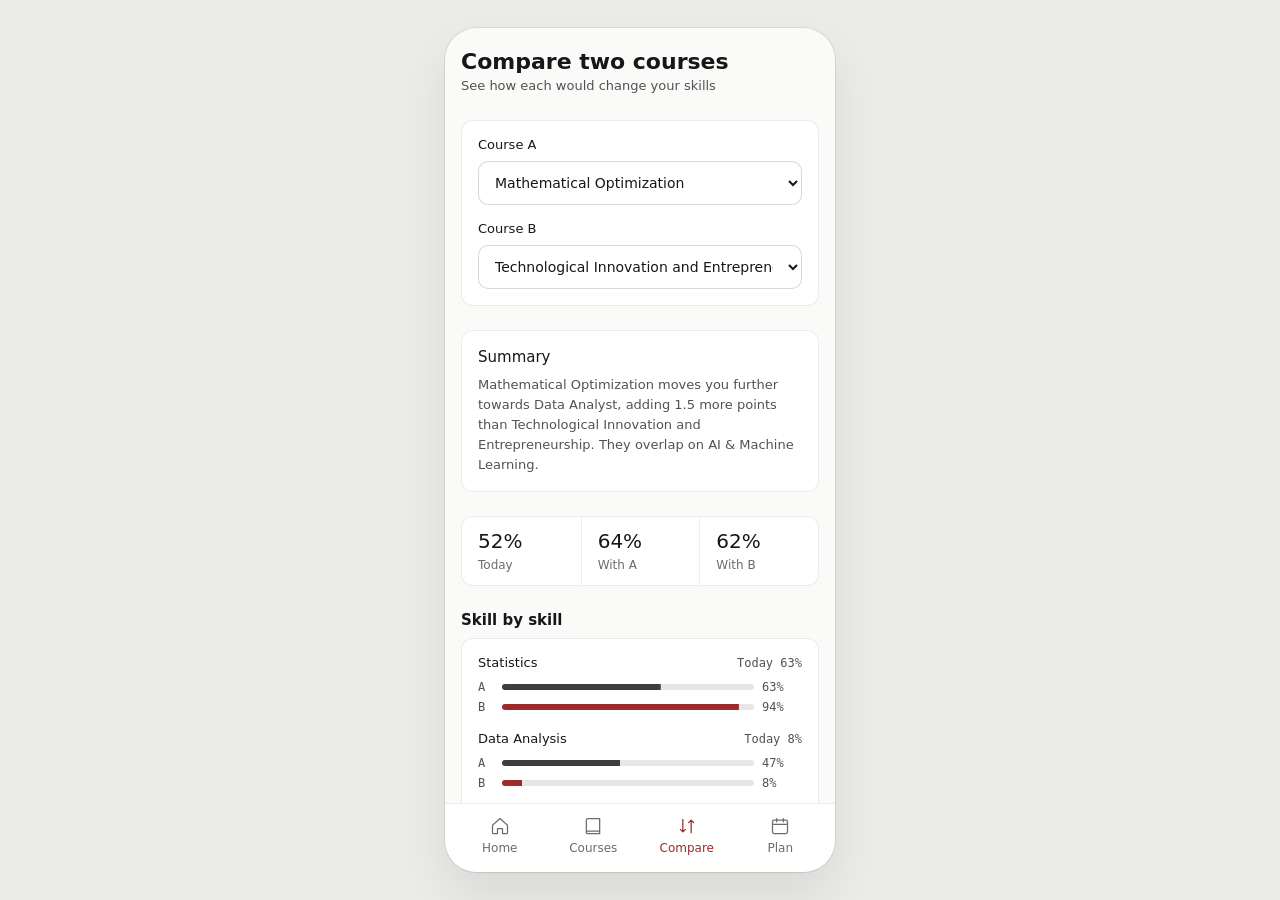
==== Interactive Mockup/compare.html @ 397ce278 "Add CareerBridge interactive mockup (Stage 1) HTML + CSS mockup with plain JavaScript that keeps the" ====
<!doctype html>
<html lang="en">
<head>
  <meta charset="utf-8">
  <meta name="viewport" content="width=device-width, initial-scale=1">
  <title>Compare courses · CareerBridge</title>
  <link rel="stylesheet" href="styles.css">
  <script src="data.js" defer></script>
  <script src="app.js" defer></script>
</head>
<body data-page="compare">
  <div class="phone">
    <header class="top">
      <div>
        <h1>Compare two courses</h1>
        <p>See how each would change your skills</p>
      </div>
    </header>
    <main class="screen">
      <div class="content">
        <div class="card stack">
          <label class="field">Course A
            <select id="pick-a"></select>
          </label>
          <label class="field">Course B
            <select id="pick-b"></select>
          </label>
        </div>
        <div class="content-flow" id="comparison"></div>
      </div>
    </main>
    <nav class="tabs" aria-label="Main">
      <a class="tab tab-home" href="home.html">Home</a>
      <a class="tab tab-courses" href="recommendations.html">Courses</a>
      <a class="tab tab-compare" href="compare.html" aria-current="page">Compare</a>
      <a class="tab tab-plan" href="plan.html">Plan</a>
    </nav>
  </div>
</body>
</html>
---- Interactive Mockup/styles.css ----
/* CareerBridge mockup: one stylesheet shared by every screen. Behaviour lives in app.js. */

:root {
  /* Neutral ramp, a touch warm like the paper of a printed course guide */
  --backdrop: #ebebe8;
  --canvas: #fafaf9;
  --surface: #ffffff;
  --raised: #f2f2f0;
  --track: #e6e6e3;
  --line: rgb(23 23 23 / 0.08);
  --line-strong: rgb(23 23 23 / 0.16);
  --text: #171717;
  --text-2: #525252;
  --text-3: #6b6b6b;
  --ink-bar: #3d3d3d;

  /* One accent, the registrar red: the primary action, the selection and what a plan adds */
  --accent: #9e2a2b;
  --accent-hover: #85201f;
  --accent-soft: #f7eded;

  --good: #1f7a4a;
  --warn: #9a6200;
  --bad: #b42318;

  --mono: ui-monospace, 'Cascadia Mono', 'Cascadia Code', Consolas, 'SF Mono', monospace;
  --ease: cubic-bezier(0.22, 1, 0.36, 1);

  /* Line icons (lucide paths, 1.5 stroke), drawn with mask so they take the text color */
  --icon-back: url("data:image/svg+xml,%3Csvg xmlns='http://www.w3.org/2000/svg' viewBox='0 0 24 24' fill='none' stroke='%23000' stroke-width='1.5' stroke-linecap='round' stroke-linejoin='round'%3E%3Cpath d='m15 18-6-6 6-6'/%3E%3C/svg%3E");
  --icon-forward: url("data:image/svg+xml,%3Csvg xmlns='http://www.w3.org/2000/svg' viewBox='0 0 24 24' fill='none' stroke='%23000' stroke-width='1.5' stroke-linecap='round' stroke-linejoin='round'%3E%3Cpath d='m9 18 6-6-6-6'/%3E%3C/svg%3E");
  --icon-x: url("data:image/svg+xml,%3Csvg xmlns='http://www.w3.org/2000/svg' viewBox='0 0 24 24' fill='none' stroke='%23000' stroke-width='1.5' stroke-linecap='round' stroke-linejoin='round'%3E%3Cpath d='M18 6 6 18M6 6l12 12'/%3E%3C/svg%3E");
  --icon-check: url("data:image/svg+xml,%3Csvg xmlns='http://www.w3.org/2000/svg' viewBox='0 0 24 24' fill='none' stroke='%23000' stroke-width='1.5' stroke-linecap='round' stroke-linejoin='round'%3E%3Cpath d='M20 6 9 17l-5-5'/%3E%3C/svg%3E");
}

* {
  box-sizing: border-box;
}

[hidden] {
  display: none !important;
}

html,
body {
  height: 100%;
  margin: 0;
}

body {
  display: flex;
  align-items: center;
  justify-content: center;
  background: var(--backdrop);
  color: var(--text);
  font: 14px/20px 'Segoe UI', system-ui, -apple-system, Roboto, sans-serif;
  -webkit-font-smoothing: antialiased;
}

h1,
h2,
h3,
p,
ul,
ol {
  margin: 0;
  padding: 0;
}

ul,
ol {
  list-style: none;
}

a {
  color: inherit;
  text-decoration: none;
}

a:focus-visible,
button:focus-visible,
input:focus-visible + label,
input:focus-visible,
select:focus-visible,
summary:focus-visible {
  outline: 2px solid var(--accent);
  outline-offset: 2px;
}

/* Phone frame and page layout */

.phone {
  display: flex;
  flex-direction: column;
  width: 390px;
  height: min(844px, calc(100dvh - 32px));
  overflow: hidden;
  border-radius: 32px;
  background: var(--canvas);
  box-shadow:
    0 0 0 1px var(--line),
    0 1px 2px rgb(0 0 0 / 0.04),
    0 24px 48px rgb(0 0 0 / 0.08);
}

@media (max-width: 480px) {
  .phone {
    width: 100%;
    height: 100dvh;
    border-radius: 0;
    box-shadow: none;
  }
}

.screen {
  flex: 1;
  min-height: 0;
  overflow-y: auto;
  scrollbar-width: none;
}

.stack {
  display: grid;
  gap: 8px;
}

.content {
  display: grid;
  gap: 24px;
  padding: 16px 16px 24px;
}

/* A container filled by app.js that keeps the same spacing as .content */
.content-flow {
  display: grid;
  gap: 24px;
}

/* Page headers */

.top {
  display: flex;
  flex: none;
  align-items: center;
  gap: 8px;
  padding: 20px 16px 8px;
}

.top h1 {
  font-size: 22px;
  line-height: 28px;
  font-weight: 600;
}

.top p {
  color: var(--text-2);
  font-size: 13px;
}

/* The student's profile on Home: the one header set on the accent, so it reads as its own section.
   Each row opens its own edit page; setup screens are never reached from here. */
.profile {
  display: grid;
  flex: none;
  gap: 4px;
  padding: 16px 16px 12px;
  background: var(--accent);
  color: #fff;
}

.profile p {
  color: rgb(255 255 255 / 0.8);
  font-size: 13px;
}

.profile-top {
  display: flex;
  align-items: center;
  justify-content: space-between;
}

.profile-row {
  display: flex;
  align-items: center;
  gap: 12px;
  margin: 0 -8px;
  padding: 8px;
  border-radius: 10px;
  transition: background-color 150ms var(--ease);
}

/* Only rows that open something get the arrow and the hover */
a.profile-row::after {
  content: '';
  flex: none;
  width: 16px;
  height: 16px;
  background: rgb(255 255 255 / 0.7);
  mask: var(--icon-forward) center / contain no-repeat;
}

a.profile-row:hover {
  background: rgb(255 255 255 / 0.1);
}

.profile-main {
  flex: 1;
  min-width: 0;
}

.profile h1 {
  font-size: 18px;
  line-height: 24px;
  font-weight: 600;
}

.profile-goal {
  padding-top: 4px;
  border-top: 1px solid rgb(255 255 255 / 0.16);
}

.profile-goal .profile-main {
  color: rgb(255 255 255 / 0.8);
  font-size: 13px;
}

.profile-goal strong {
  font-size: 15px;
  font-weight: 500;
  text-align: right;
}

.avatar {
  display: flex;
  flex: none;
  align-items: center;
  justify-content: center;
  width: 44px;
  height: 44px;
  border-radius: 50%;
  background: #fff;
  color: var(--accent);
  font-size: 16px;
  font-weight: 600;
}

.profile .text-link {
  color: #fff;
}

.profile .text-link:hover {
  background: rgb(255 255 255 / 0.14);
  color: #fff;
}

.profile :focus-visible {
  outline-color: #fff;
}

/* A line of facts that wraps between parts, never inside one */
.meta-parts span {
  white-space: nowrap;
}

.meta-parts span:not(:last-child)::after {
  content: ' ·';
}

.back {
  display: flex;
  flex: none;
  align-items: center;
  justify-content: center;
  width: 36px;
  height: 36px;
  margin-left: -8px;
  border-radius: 8px;
  color: var(--text);
  transition: background-color 150ms var(--ease);
}

.back::before {
  content: '';
  width: 20px;
  height: 20px;
  background: currentColor;
  mask: var(--icon-back) center / contain no-repeat;
}

.back:hover {
  background: var(--raised);
}

.text-link {
  margin-right: -8px;
  padding: 4px 8px;
  border-radius: 6px;
  color: var(--text-2);
  font-size: 13px;
  font-weight: 500;
  transition: color 150ms var(--ease), background-color 150ms var(--ease);
}

.text-link:hover {
  background: var(--raised);
  color: var(--text);
}

.brand {
  display: flex;
  align-items: center;
  gap: 8px;
  font-size: 16px;
  line-height: 24px;
  font-weight: 600;
}

.brand svg {
  width: 24px;
  height: 24px;
  color: var(--accent);
}

/* Career fit: the one large figure on Home and Plan */

.fit {
  display: grid;
  gap: 4px;
}

.card-title {
  color: var(--text-2);
  font-size: 13px;
  line-height: 20px;
  font-weight: 500;
}

.fit-figure {
  display: flex;
  flex-wrap: wrap;
  align-items: baseline;
  gap: 4px 12px;
}

.fit-figure > :first-child {
  font-size: 32px;
  line-height: 40px;
  font-weight: 500;
  font-variant-numeric: tabular-nums;
}

.gain {
  color: var(--accent);
  font-size: 14px;
  font-weight: 500;
  font-variant-numeric: tabular-nums;
}

.gain::before {
  content: '→ ';
}

.fit .small {
  margin-top: 4px;
}

/* Progress bar: --now is the solid part, --next what the plan or course adds behind it */

.bar {
  --now: 0%;
  --next: 0%;
  height: 6px;
  border-radius: 3px;
  background:
    linear-gradient(var(--ink-bar), var(--ink-bar)) 0 0 / var(--now) 100% no-repeat,
    linear-gradient(var(--accent), var(--accent)) 0 0 / var(--next) 100% no-repeat,
    var(--track);
}

.bar.b {
  background:
    linear-gradient(var(--accent), var(--accent)) 0 0 / var(--now) 100% no-repeat,
    var(--track);
}

.skill-name {
  display: flex;
  justify-content: space-between;
  gap: 8px;
  margin-bottom: 8px;
  font-size: 13px;
  line-height: 16px;
}

.skill-name span {
  color: var(--text-2);
  font-family: var(--mono);
  font-size: 12px;
  font-variant-numeric: tabular-nums;
}

.skills {
  display: grid;
  gap: 16px;
}

.legend {
  display: flex;
  gap: 16px;
  color: var(--text-3);
  font-size: 12px;
  line-height: 16px;
}

.key::before {
  content: '';
  display: inline-block;
  width: 8px;
  height: 8px;
  margin-right: 8px;
  border-radius: 2px;
  background: var(--ink-bar);
}

.key.next::before {
  background: var(--accent);
}

.compare-bar {
  display: grid;
  grid-template-columns: 16px 1fr 40px;
  align-items: center;
  gap: 8px;
  margin-top: 4px;
  color: var(--text-2);
  font-family: var(--mono);
  font-size: 12px;
  line-height: 16px;
  font-variant-numeric: tabular-nums;
}

/* Cards, lists and small labels */

.card {
  display: block;
  padding: 16px;
  border: 1px solid var(--line);
  border-radius: 12px;
  background: var(--surface);
  transition: border-color 150ms var(--ease);
}

.card.stack {
  display: grid;
  gap: 16px;
}

a.card:hover {
  border-color: var(--line-strong);
}

.card h3 {
  font-size: 15px;
  line-height: 20px;
  font-weight: 500;
}

.muted {
  color: var(--text-2);
  font-size: 13px;
}

.small {
  color: var(--text-3);
  font-size: 12px;
  line-height: 16px;
}

.section-head {
  display: flex;
  align-items: baseline;
  justify-content: space-between;
  margin-bottom: 8px;
}

.section-head h2 {
  font-size: 15px;
  line-height: 20px;
  font-weight: 600;
}

.section-head a {
  color: var(--accent);
  font-size: 13px;
  font-weight: 500;
}

.section-head a:hover {
  color: var(--accent-hover);
}

/* Three figures in one card, split by hairlines */

.stats {
  display: grid;
  grid-template-columns: repeat(3, 1fr);
  padding: 0;
}

.stat {
  padding: 12px 16px;
}

.stat + .stat {
  border-left: 1px solid var(--line);
}

.stat strong {
  display: block;
  font-size: 20px;
  line-height: 24px;
  font-weight: 500;
  font-variant-numeric: tabular-nums;
}

.stat span {
  display: block;
  margin-top: 4px;
  color: var(--text-3);
  font-size: 12px;
  line-height: 16px;
}

.rec-top {
  display: flex;
  align-items: flex-start;
  justify-content: space-between;
  gap: 12px;
}

/* The course-guide line: code, ECTS and semester in mono, wherever a course appears */
.meta {
  margin-top: 4px;
  color: var(--text-3);
  font-family: var(--mono);
  font-size: 12px;
  line-height: 16px;
  font-variant-numeric: tabular-nums;
}

.match {
  flex: none;
  font-size: 16px;
  line-height: 20px;
  font-weight: 500;
  font-variant-numeric: tabular-nums;
  text-align: right;
}

.match small {
  display: block;
  color: var(--text-3);
  font-size: 12px;
  line-height: 16px;
  font-weight: 400;
}

.rec-why {
  margin-top: 8px;
  color: var(--text-2);
  font-size: 13px;
}

/* Status: a coloured dot and a word, never a filled pill */

.statuses {
  display: flex;
  flex-wrap: wrap;
  gap: 4px 16px;
}

.card .statuses {
  margin-top: 8px;
}

.status {
  display: inline-flex;
  flex: none;
  align-items: center;
  gap: 8px;
  color: var(--text-2);
  font-size: 12px;
  line-height: 16px;
  font-weight: 500;
}

.status::before {
  content: '';
  width: 6px;
  height: 6px;
  border-radius: 50%;
  background: var(--text-3);
}

.status.good {
  color: var(--good);
}

.status.good::before {
  background: var(--good);
}

.status.warn {
  color: var(--warn);
}

.status.warn::before {
  background: var(--warn);
}

.status.bad {
  color: var(--bad);
}

.status.bad::before {
  background: var(--bad);
}

.note {
  padding: 12px;
  border-radius: 8px;
  background: var(--raised);
  color: var(--text-2);
  font-size: 13px;
}

.toast {
  display: flex;
  align-items: center;
  gap: 8px;
  padding: 12px;
  border: 1px solid var(--line);
  border-radius: 8px;
  background: var(--surface);
  font-size: 13px;
  font-weight: 500;
}

.toast::before {
  content: '';
  flex: none;
  width: 16px;
  height: 16px;
  background: var(--good);
  mask: var(--icon-check) center / contain no-repeat;
}

.toast a {
  margin-left: auto;
  color: var(--accent);
}

.rows > * {
  display: flex;
  align-items: center;
  justify-content: space-between;
  gap: 12px;
  padding: 12px 0;
}

.rows > * + * {
  border-top: 1px solid var(--line);
}

.card.rows {
  padding: 4px 16px;
}

.rows strong {
  display: block;
  font-size: 14px;
  line-height: 20px;
  font-weight: 500;
}

.rows .meta {
  display: block;
}

.card .rows {
  margin-top: 4px;
}

details summary {
  color: var(--accent);
  font-size: 13px;
  font-weight: 500;
  cursor: pointer;
}

details ol {
  display: grid;
  gap: 4px;
  margin-top: 12px;
  padding-left: 20px;
  list-style: decimal;
  color: var(--text-2);
  font-size: 13px;
}

details .small {
  margin-top: 12px;
}

.remove {
  display: flex;
  flex: none;
  align-items: center;
  justify-content: center;
  width: 32px;
  height: 32px;
  margin-right: -8px;
  border: 0;
  border-radius: 8px;
  background: none;
  color: var(--text-3);
  cursor: pointer;
  transition: color 150ms var(--ease), background-color 150ms var(--ease);
}

.remove::before {
  content: '';
  width: 16px;
  height: 16px;
  background: currentColor;
  mask: var(--icon-x) center / contain no-repeat;
  pointer-events: none;
}

.remove:hover {
  background: var(--raised);
  color: var(--bad);
}

.field .range {
  width: 100%;
  min-height: 0;
  padding: 0;
  border: 0;
  background: none;
  accent-color: var(--accent);
}

.forecast {
  font-size: 32px;
  line-height: 40px;
  font-weight: 500;
  font-variant-numeric: tabular-nums;
}

.forecast .small {
  font-size: 13px;
  font-weight: 400;
}

.verdict {
  display: grid;
  gap: 4px;
  color: var(--text-2);
  font-size: 13px;
}

/* Buttons */

.btn {
  display: flex;
  flex: 1;
  align-items: center;
  justify-content: center;
  min-height: 44px;
  padding: 0 16px;
  border: 1px solid transparent;
  border-radius: 10px;
  background: var(--accent);
  color: #fff;
  font: inherit;
  font-size: 15px;
  font-weight: 500;
  text-align: center;
  cursor: pointer;
  transition: background-color 150ms var(--ease), border-color 150ms var(--ease), transform 120ms var(--ease);
}

.btn:hover {
  background: var(--accent-hover);
}

.btn:active {
  transform: scale(0.98);
}

.btn:disabled {
  cursor: not-allowed;
}

.btn.ghost {
  border-color: var(--line-strong);
  background: var(--surface);
  color: var(--text);
}

.btn.ghost:hover {
  background: var(--raised);
}

.btn.locked,
.btn.locked:hover {
  border-color: transparent;
  background: var(--raised);
  color: var(--text-3);
  transform: none;
}

.footer {
  display: flex;
  flex: none;
  align-items: center;
  gap: 8px;
  padding: 12px 16px 16px;
  border-top: 1px solid var(--line);
  background: var(--surface);
}

/* Native inputs, restyled. Hidden visually but still clickable and keyboard reachable. */

.sr {
  position: absolute;
  width: 1px;
  height: 1px;
  opacity: 0;
}

.chips {
  display: flex;
  flex-wrap: wrap;
  gap: 8px;
}

.chip {
  padding: 8px 16px;
  border: 1px solid var(--line-strong);
  border-radius: 8px;
  background: var(--surface);
  color: var(--text-2);
  font-size: 13px;
  font-weight: 500;
  cursor: pointer;
  transition: border-color 150ms var(--ease), background-color 150ms var(--ease), color 150ms var(--ease);
}

.chip:hover {
  color: var(--text);
}

.sr:checked + .chip {
  border-color: var(--accent);
  background: var(--accent-soft);
  color: var(--accent);
}

/* A choice card with its own radio mark on the right */
.choice {
  position: relative;
  display: block;
  padding: 12px 48px 12px 16px;
  border: 1px solid var(--line-strong);
  border-radius: 10px;
  background: var(--surface);
  cursor: pointer;
  transition: border-color 150ms var(--ease), box-shadow 150ms var(--ease);
}

.choice::after {
  content: '';
  position: absolute;
  top: 50%;
  right: 16px;
  width: 16px;
  height: 16px;
  margin-top: -8px;
  border: 1px solid var(--line-strong);
  border-radius: 50%;
  background: var(--surface);
}

.choice strong {
  display: block;
  font-size: 14px;
  font-weight: 500;
}

.choice .muted {
  display: block;
  margin-top: 4px;
}

.sr:disabled + .choice {
  opacity: 0.55;
  cursor: not-allowed;
}

.sr:checked + .choice {
  border-color: var(--accent);
  box-shadow: inset 0 0 0 1px var(--accent);
}

.sr:checked + .choice::after {
  border-color: var(--accent);
  background: var(--accent);
  box-shadow: inset 0 0 0 3px var(--surface);
}

.field {
  display: grid;
  gap: 8px;
  font-size: 13px;
  line-height: 16px;
  font-weight: 500;
}

.field input,
.field select {
  width: 100%;
  min-height: 44px;
  padding: 0 12px;
  border: 1px solid var(--line-strong);
  border-radius: 10px;
  background: var(--surface);
  color: var(--text);
  font: inherit;
  font-size: 14px;
  font-weight: 400;
}

.label {
  margin-bottom: 8px;
  font-size: 13px;
  line-height: 16px;
  font-weight: 500;
}

.card h3 + .check {
  margin-top: 4px;
}

.check {
  display: flex;
  align-items: center;
  gap: 12px;
  min-height: 44px;
  font-size: 14px;
  cursor: pointer;
}

.check + .check {
  border-top: 1px solid var(--line);
}

.check input {
  flex: none;
  width: 16px;
  height: 16px;
  margin: 0;
  accent-color: var(--accent);
}

/* The selected-course count on the setup screen is a CSS counter, not a stored number. */

.counter-scope {
  counter-reset: picked;
}

.check input:checked {
  counter-increment: picked;
}

.picked::before {
  content: counter(picked) ' courses selected';
}

.picked {
  flex: none;
  color: var(--text-3);
  font-family: var(--mono);
  font-size: 12px;
}

/* Onboarding progress */

.progress {
  --now: 33%;
  height: 4px;
  border-radius: 2px;
  background:
    linear-gradient(var(--accent), var(--accent)) 0 0 / var(--now) 100% no-repeat,
    var(--track);
}

/* Welcome screen */

.intro {
  padding: 24px 20px 0;
}

.intro h1 {
  margin-top: 40px;
  font-size: 28px;
  line-height: 34px;
  font-weight: 500;
}

.lede {
  margin-top: 12px;
  color: var(--text-2);
  font-size: 15px;
  line-height: 22px;
}

/* A sample result on the welcome screen, so the page shows what the app produces */
.preview {
  display: grid;
  gap: 16px;
  margin-top: 24px;
}

.how {
  display: grid;
  gap: 16px;
  padding: 24px 20px;
}

.how li {
  display: grid;
  grid-template-columns: 24px 1fr;
  gap: 12px;
}

.how b {
  display: flex;
  align-items: center;
  justify-content: center;
  width: 24px;
  height: 24px;
  border: 1px solid var(--line-strong);
  border-radius: 6px;
  color: var(--text-2);
  font-family: var(--mono);
  font-size: 12px;
  font-weight: 400;
}

.how strong {
  display: block;
  font-weight: 500;
}

.how .muted {
  display: block;
}

.center {
  text-align: center;
}

/* Bottom tabs */

.tabs {
  display: grid;
  flex: none;
  grid-template-columns: repeat(4, 1fr);
  padding: 8px 8px 12px;
  border-top: 1px solid var(--line);
  background: var(--surface);
}

.tab {
  display: grid;
  justify-items: center;
  gap: 4px;
  padding: 4px 0;
  border-radius: 8px;
  color: var(--text-3);
  font-size: 12px;
  line-height: 16px;
  font-weight: 500;
  transition: color 150ms var(--ease);
}

.tab::before {
  content: '';
  width: 20px;
  height: 20px;
  background: currentColor;
  mask: var(--icon) center / contain no-repeat;
}

.tab:hover {
  color: var(--text);
}

.tab[aria-current='page'] {
  color: var(--accent);
}

.tab-home {
  --icon: url("data:image/svg+xml,%3Csvg xmlns='http://www.w3.org/2000/svg' viewBox='0 0 24 24' fill='none' stroke='%23000' stroke-width='1.5' stroke-linecap='round' stroke-linejoin='round'%3E%3Cpath d='M3 11l9-8 9 8v9a1 1 0 0 1-1 1h-5v-6H9v6H4a1 1 0 0 1-1-1z'/%3E%3C/svg%3E");
}

.tab-courses {
  --icon: url("data:image/svg+xml,%3Csvg xmlns='http://www.w3.org/2000/svg' viewBox='0 0 24 24' fill='none' stroke='%23000' stroke-width='1.5' stroke-linecap='round' stroke-linejoin='round'%3E%3Cpath d='M4 5a2 2 0 0 1 2-2h14v15H6a2 2 0 0 0-2 2zM4 20a2 2 0 0 0 2 1h14v-3'/%3E%3C/svg%3E");
}

.tab-compare {
  --icon: url("data:image/svg+xml,%3Csvg xmlns='http://www.w3.org/2000/svg' viewBox='0 0 24 24' fill='none' stroke='%23000' stroke-width='1.5' stroke-linecap='round' stroke-linejoin='round'%3E%3Cpath d='M7 4v15m0 0l-3-3m3 3l3-3M17 20V5m0 0l-3 3m3-3l3 3'/%3E%3C/svg%3E");
}

.tab-plan {
  --icon: url("data:image/svg+xml,%3Csvg xmlns='http://www.w3.org/2000/svg' viewBox='0 0 24 24' fill='none' stroke='%23000' stroke-width='1.5' stroke-linecap='round' stroke-linejoin='round'%3E%3Cpath d='M5 5h14a2 2 0 0 1 2 2v12a2 2 0 0 1-2 2H5a2 2 0 0 1-2-2V7a2 2 0 0 1 2-2zM3 10h18M8 3v4M16 3v4'/%3E%3C/svg%3E");
}

/* Recommendation filter chips need no script: the checked radio hides the other section. */

body:has(#f-now:checked) .later,
body:has(#f-later:checked) .now {
  display: none;
}
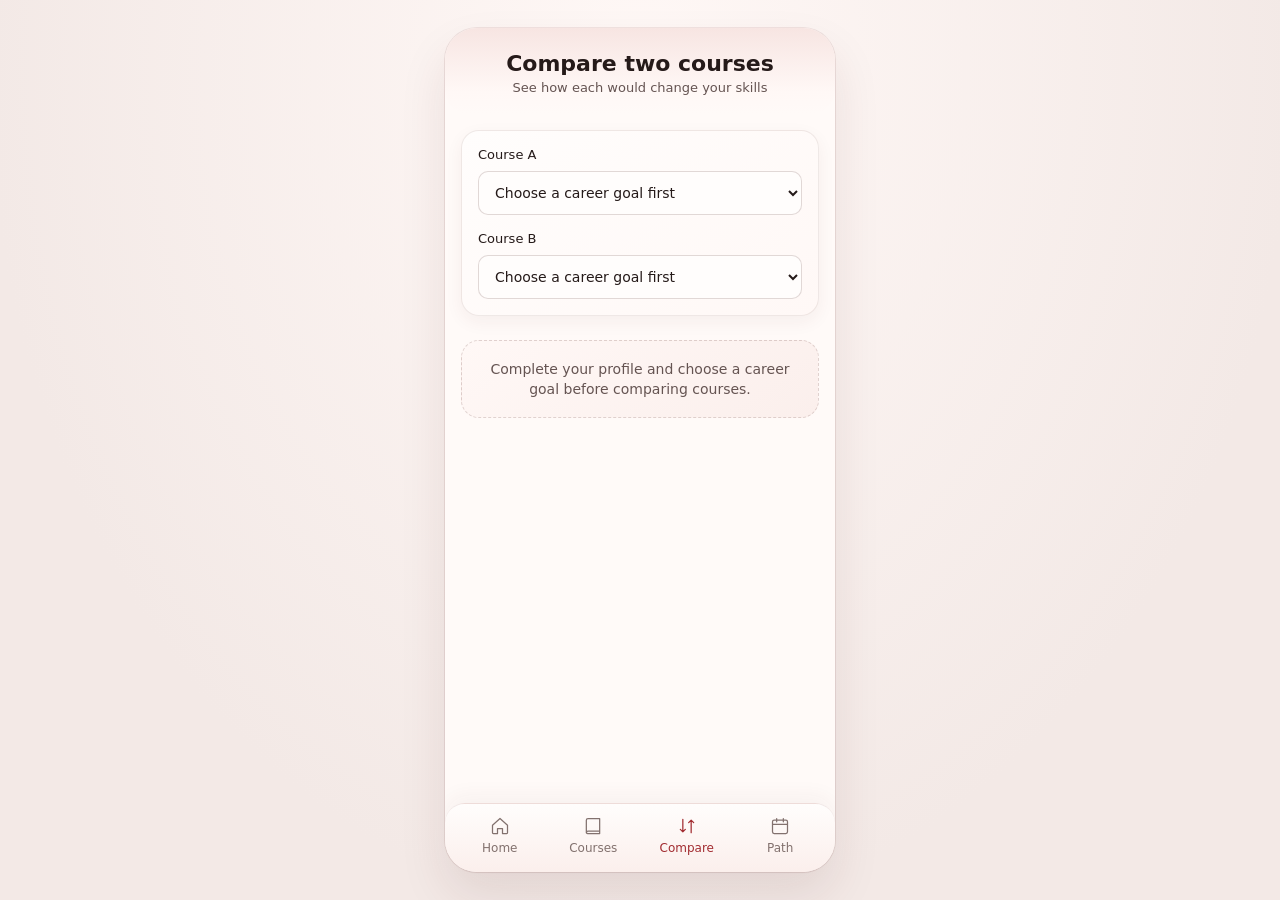
==== commit f59f1464: "Update mockup with final design and team details Bring in the final version of the interactive mocku" ====
--- a/Interactive Mockup/compare.html
+++ b/Interactive Mockup/compare.html
@@ -33,7 +33,7 @@
       <a class="tab tab-home" href="home.html">Home</a>
       <a class="tab tab-courses" href="recommendations.html">Courses</a>
       <a class="tab tab-compare" href="compare.html" aria-current="page">Compare</a>
-      <a class="tab tab-plan" href="plan.html">Plan</a>
+      <a class="tab tab-plan" href="plan.html">Path</a>
     </nav>
   </div>
 </body>
--- a/Interactive Mockup/styles.css
+++ b/Interactive Mockup/styles.css
@@ -2,22 +2,22 @@
 
 :root {
   /* Neutral ramp, a touch warm like the paper of a printed course guide */
-  --backdrop: #ebebe8;
-  --canvas: #fafaf9;
-  --surface: #ffffff;
-  --raised: #f2f2f0;
-  --track: #e6e6e3;
-  --line: rgb(23 23 23 / 0.08);
-  --line-strong: rgb(23 23 23 / 0.16);
-  --text: #171717;
-  --text-2: #525252;
-  --text-3: #6b6b6b;
+  --backdrop: #f3e9e6;
+  --canvas: #fffaf8;
+  --surface: #fffdfc;
+  --raised: #fbefec;
+  --track: #f0d9d5;
+  --line: rgb(77 32 29 / 0.09);
+  --line-strong: rgb(77 32 29 / 0.17);
+  --text: #251a19;
+  --text-2: #655452;
+  --text-3: #82716e;
   --ink-bar: #3d3d3d;
 
   /* One accent, the registrar red: the primary action, the selection and what a plan adds */
-  --accent: #9e2a2b;
-  --accent-hover: #85201f;
-  --accent-soft: #f7eded;
+  --accent: #a22c31;
+  --accent-hover: #842226;
+  --accent-soft: #f9e8e5;
 
   --good: #1f7a4a;
   --warn: #9a6200;
@@ -51,7 +51,7 @@
   display: flex;
   align-items: center;
   justify-content: center;
-  background: var(--backdrop);
+  background: radial-gradient(ellipse at 50% 8%, #fff8f6 0, var(--backdrop) 72%);
   color: var(--text);
   font: 14px/20px 'Segoe UI', system-ui, -apple-system, Roboto, sans-serif;
   -webkit-font-smoothing: antialiased;
@@ -98,9 +98,9 @@
   border-radius: 32px;
   background: var(--canvas);
   box-shadow:
-    0 0 0 1px var(--line),
-    0 1px 2px rgb(0 0 0 / 0.04),
-    0 24px 48px rgb(0 0 0 / 0.08);
+    0 0 0 1px rgb(116 53 49 / 0.1),
+    0 1px 2px rgb(55 23 20 / 0.04),
+    0 24px 48px rgb(75 30 28 / 0.1);
 }
 
 @media (max-width: 480px) {
@@ -139,11 +139,26 @@
 /* Page headers */
 
 .top {
-  display: flex;
-  flex: none;
-  align-items: center;
+  position: relative;
+  display: flex;
+  flex: none;
+  align-items: center;
+  justify-content: center;
   gap: 8px;
-  padding: 20px 16px 8px;
+  padding: 22px 48px 16px;
+  border-radius: 0 0 24px 24px;
+  background: linear-gradient(180deg, #f7e5e2 0%, #fff8f6 74%, rgb(255 250 248 / 0) 100%);
+  text-align: center;
+}
+
+.top > div {
+  min-width: 0;
+}
+
+.top .back {
+  position: absolute;
+  left: 16px;
+  top: 22px;
 }
 
 .top h1 {
@@ -163,8 +178,9 @@
   display: grid;
   flex: none;
   gap: 4px;
-  padding: 16px 16px 12px;
-  background: var(--accent);
+  padding: 16px 16px 18px;
+  border-radius: 0 0 26px 26px;
+  background: linear-gradient(180deg, #8e2429 0%, #a93439 38%, #c75a5c 72%, #d98b87 100%);
   color: #fff;
 }
 
@@ -185,7 +201,9 @@
   gap: 12px;
   margin: 0 -8px;
   padding: 8px;
-  border-radius: 10px;
+  border: 1px solid rgb(255 255 255 / 0.16);
+  border-radius: 14px;
+  background: rgb(255 255 255 / 0.1);
   transition: background-color 150ms var(--ease);
 }
 
@@ -216,7 +234,6 @@
 
 .profile-goal {
   padding-top: 4px;
-  border-top: 1px solid rgb(255 255 255 / 0.16);
 }
 
 .profile-goal .profile-main {
@@ -309,16 +326,18 @@
 .brand {
   display: flex;
   align-items: center;
+  justify-content: center;
   gap: 8px;
-  font-size: 16px;
+  font-size: 21px;
   line-height: 24px;
   font-weight: 600;
-}
-
-.brand svg {
-  width: 24px;
-  height: 24px;
-  color: var(--accent);
+  text-align: center;
+}
+
+.brand-logo {
+  width: 36px;
+  height: 36px;
+  object-fit: contain;
 }
 
 /* Career fit: the one large figure on Home and Plan */
@@ -445,8 +464,9 @@
   display: block;
   padding: 16px;
   border: 1px solid var(--line);
-  border-radius: 12px;
-  background: var(--surface);
+  border-radius: 18px;
+  background: linear-gradient(145deg, #fffdfc 0%, #fff8f6 100%);
+  box-shadow: 0 6px 18px rgb(90 39 35 / 0.055);
   transition: border-color 150ms var(--ease);
 }
 
@@ -463,6 +483,36 @@
   font-size: 15px;
   line-height: 20px;
   font-weight: 500;
+}
+
+.semester-head {
+  display: flex;
+  align-items: center;
+  justify-content: space-between;
+  gap: 10px;
+  margin-bottom: 8px;
+}
+
+.semester-head h3 {
+  flex: 1;
+}
+
+.select-all {
+  flex: none;
+  padding: 5px 9px;
+  border: 1px solid var(--line-strong);
+  border-radius: 999px;
+  background: var(--surface);
+  color: var(--accent);
+  font: inherit;
+  font-size: 12px;
+  line-height: 16px;
+  cursor: pointer;
+}
+
+.select-all:hover {
+  border-color: var(--accent);
+  background: var(--accent-soft);
 }
 
 .muted {
@@ -781,7 +831,7 @@
   padding: 0 16px;
   border: 1px solid transparent;
   border-radius: 10px;
-  background: var(--accent);
+  background: linear-gradient(100deg, #bd3e42, #98282d);
   color: #fff;
   font: inherit;
   font-size: 15px;
@@ -792,7 +842,7 @@
 }
 
 .btn:hover {
-  background: var(--accent-hover);
+  background: linear-gradient(100deg, #a83237, var(--accent-hover));
 }
 
 .btn:active {
@@ -828,7 +878,15 @@
   gap: 8px;
   padding: 12px 16px 16px;
   border-top: 1px solid var(--line);
-  background: var(--surface);
+  background: linear-gradient(180deg, rgb(255 250 248 / 0.92), #fffdfc 38%);
+  backdrop-filter: blur(12px);
+}
+
+.footer .btn {
+  min-height: 50px;
+  border-radius: 999px;
+  font-weight: 600;
+  box-shadow: 0 6px 16px rgb(142 36 41 / 0.18);
 }
 
 /* Native inputs, restyled. Hidden visually but still clickable and keyboard reachable. */
@@ -864,8 +922,8 @@
 
 .sr:checked + .chip {
   border-color: var(--accent);
-  background: var(--accent-soft);
-  color: var(--accent);
+  background: linear-gradient(100deg, #bd3e42, #98282d);
+  color: #fff;
 }
 
 /* A choice card with its own radio mark on the right */
@@ -874,7 +932,7 @@
   display: block;
   padding: 12px 48px 12px 16px;
   border: 1px solid var(--line-strong);
-  border-radius: 10px;
+  border-radius: 15px;
   background: var(--surface);
   cursor: pointer;
   transition: border-color 150ms var(--ease), box-shadow 150ms var(--ease);
@@ -911,6 +969,7 @@
 
 .sr:checked + .choice {
   border-color: var(--accent);
+  background: var(--accent-soft);
   box-shadow: inset 0 0 0 1px var(--accent);
 }
 
@@ -942,6 +1001,28 @@
   font-weight: 400;
 }
 
+.fixed-field p {
+  min-height: 44px;
+  display: flex;
+  align-items: center;
+  padding: 0 12px;
+  border: 1px solid var(--line);
+  border-radius: 14px;
+  background: var(--raised);
+  color: var(--text-2);
+  font-size: 14px;
+  font-weight: 400;
+}
+
+.empty-hint {
+  padding: 18px;
+  border: 1px dashed var(--line-strong);
+  border-radius: 18px;
+  background: linear-gradient(145deg, #fff8f6, #fbefec);
+  color: var(--text-2);
+  text-align: center;
+}
+
 .label {
   margin-bottom: 8px;
   font-size: 13px;
@@ -978,6 +1059,17 @@
 
 .counter-scope {
   counter-reset: picked;
+}
+
+.check-course {
+  display: grid;
+  gap: 1px;
+}
+
+.check-course small {
+  color: var(--text-3);
+  font-size: 11px;
+  line-height: 14px;
 }
 
 .check input:checked {
@@ -1010,13 +1102,15 @@
 
 .intro {
   padding: 24px 20px 0;
+  background: linear-gradient(180deg, #f8e7e4 0%, #fffaf8 38%, transparent 100%);
 }
 
 .intro h1 {
-  margin-top: 40px;
+  margin-top: 20px;
   font-size: 28px;
   line-height: 34px;
   font-weight: 500;
+  text-align: center;
 }
 
 .lede {
@@ -1024,54 +1118,73 @@
   color: var(--text-2);
   font-size: 15px;
   line-height: 22px;
-}
-
-/* A sample result on the welcome screen, so the page shows what the app produces */
-.preview {
-  display: grid;
-  gap: 16px;
-  margin-top: 24px;
-}
-
-.how {
-  display: grid;
-  gap: 16px;
-  padding: 24px 20px;
-}
-
-.how li {
-  display: grid;
-  grid-template-columns: 24px 1fr;
-  gap: 12px;
-}
-
-.how b {
-  display: flex;
-  align-items: center;
-  justify-content: center;
-  width: 24px;
-  height: 24px;
-  border: 1px solid var(--line-strong);
-  border-radius: 6px;
-  color: var(--text-2);
-  font-family: var(--mono);
-  font-size: 12px;
-  font-weight: 400;
-}
-
-.how strong {
+  text-align: center;
+}
+
+.welcome-art-wrap {
+  position: relative;
+  width: calc(100% + 40px);
+  height: 238px;
+  margin: 16px -20px 0;
+  overflow: hidden;
+}
+
+.welcome-art {
   display: block;
-  font-weight: 500;
-}
-
-.how .muted {
-  display: block;
+  width: 100%;
+  height: 100%;
+  object-fit: cover;
+  object-position: 50% 45%;
+  border-radius: 22px;
+  mix-blend-mode: multiply;
+  -webkit-mask-image: linear-gradient(180deg, transparent 0%, #000 8%, #000 80%, transparent 100%);
+  mask-image: linear-gradient(180deg, transparent 0%, #000 8%, #000 80%, transparent 100%);
 }
 
 .center {
   text-align: center;
 }
 
+.welcome-steps {
+  display: grid;
+  gap: 18px;
+  padding: 22px 20px 28px;
+}
+
+.welcome-step {
+  display: grid;
+  grid-template-columns: 34px minmax(0, 1fr);
+  align-items: start;
+  gap: 12px;
+}
+
+.step-number {
+  display: grid;
+  width: 34px;
+  height: 34px;
+  place-items: center;
+  border: 1px solid var(--line-strong);
+  border-radius: 10px;
+  color: var(--text-2);
+  font-family: var(--mono);
+  font-size: 13px;
+}
+
+.welcome-step strong {
+  display: block;
+  padding-top: 2px;
+  font-size: 15px;
+  line-height: 20px;
+  font-weight: 600;
+}
+
+.welcome-step p {
+  margin-top: 2px;
+  color: var(--text-2);
+  font-size: 14px;
+  line-height: 20px;
+}
+
 /* Bottom tabs */
 
 .tabs {
@@ -1079,8 +1192,10 @@
   flex: none;
   grid-template-columns: repeat(4, 1fr);
   padding: 8px 8px 12px;
-  border-top: 1px solid var(--line);
-  background: var(--surface);
+  border-top: 1px solid rgb(116 53 49 / 0.1);
+  border-radius: 20px 20px 0 0;
+  background: linear-gradient(180deg, #fffdfc 0%, #fbefec 100%);
+  box-shadow: 0 -8px 20px rgb(90 39 35 / 0.045);
 }
 
 .tab {
@@ -1134,3 +1249,92 @@
 body:has(#f-later:checked) .now {
   display: none;
 }
+
+/* Planned courses use the existing card palette, grouped by course semester. */
+.path-semesters {
+  display: grid;
+  gap: 12px;
+}
+.path-semester > summary {
+  display: flex;
+  align-items: center;
+  justify-content: space-between;
+  gap: 16px;
+  list-style: none;
+  color: var(--text);
+}
+.path-semester > summary::-webkit-details-marker { display: none; }
+.path-semester > summary strong {
+  font-size: 15px;
+  line-height: 22px;
+  font-weight: 600;
+}
+.path-semester-count {
+  display: block;
+  margin-top: 2px;
+  color: var(--text-2);
+  font-size: 13px;
+  line-height: 20px;
+  font-weight: 400;
+}
+.path-chevron {
+  flex: none;
+  width: 8px;
+  height: 8px;
+  margin-right: 3px;
+  border-right: 1.5px solid var(--accent);
+  border-bottom: 1.5px solid var(--accent);
+  transform: rotate(45deg);
+}
+.path-semester[open] .path-chevron { transform: rotate(225deg); }
+.path-semester[open] > summary {
+  padding-bottom: 12px;
+  border-bottom: 1px solid var(--line);
+}
+.path-semester .rows > li:last-child { padding-bottom: 0; }
+
+/* The full profile collapses with Home's scroll; the scroll layout stays stable. */
+.home-profile-shell {
+  position: sticky;
+  top: 0;
+  z-index: 3;
+  pointer-events: none;
+}
+.collapsing-profile {
+  position: absolute;
+  top: 0;
+  left: 0;
+  width: 100%;
+  display: block;
+  padding: 0;
+  overflow: hidden;
+  pointer-events: auto;
+}
+.profile-expanded {
+  display: grid;
+  gap: 4px;
+  padding: 16px 16px 18px;
+}
+.profile-compact {
+  position: absolute;
+  inset: 0 0 auto;
+  height: 64px;
+  display: flex;
+  align-items: center;
+  justify-content: space-between;
+  gap: 16px;
+  padding: 10px 16px;
+  opacity: 0;
+}
+.profile-compact[inert], .profile-expanded[inert] { pointer-events: none; }
+.compact-person {
+  display: flex;
+  align-items: center;
+  gap: 10px;
+  min-width: 0;
+  font-size: 16px;
+  font-weight: 600;
+}
+.compact-person .avatar { width: 34px; height: 34px; font-size: 13px; }
+#compact-name { overflow: hidden; text-overflow: ellipsis; white-space: nowrap; }
+.profile-compact > a:last-child { flex: none; }
